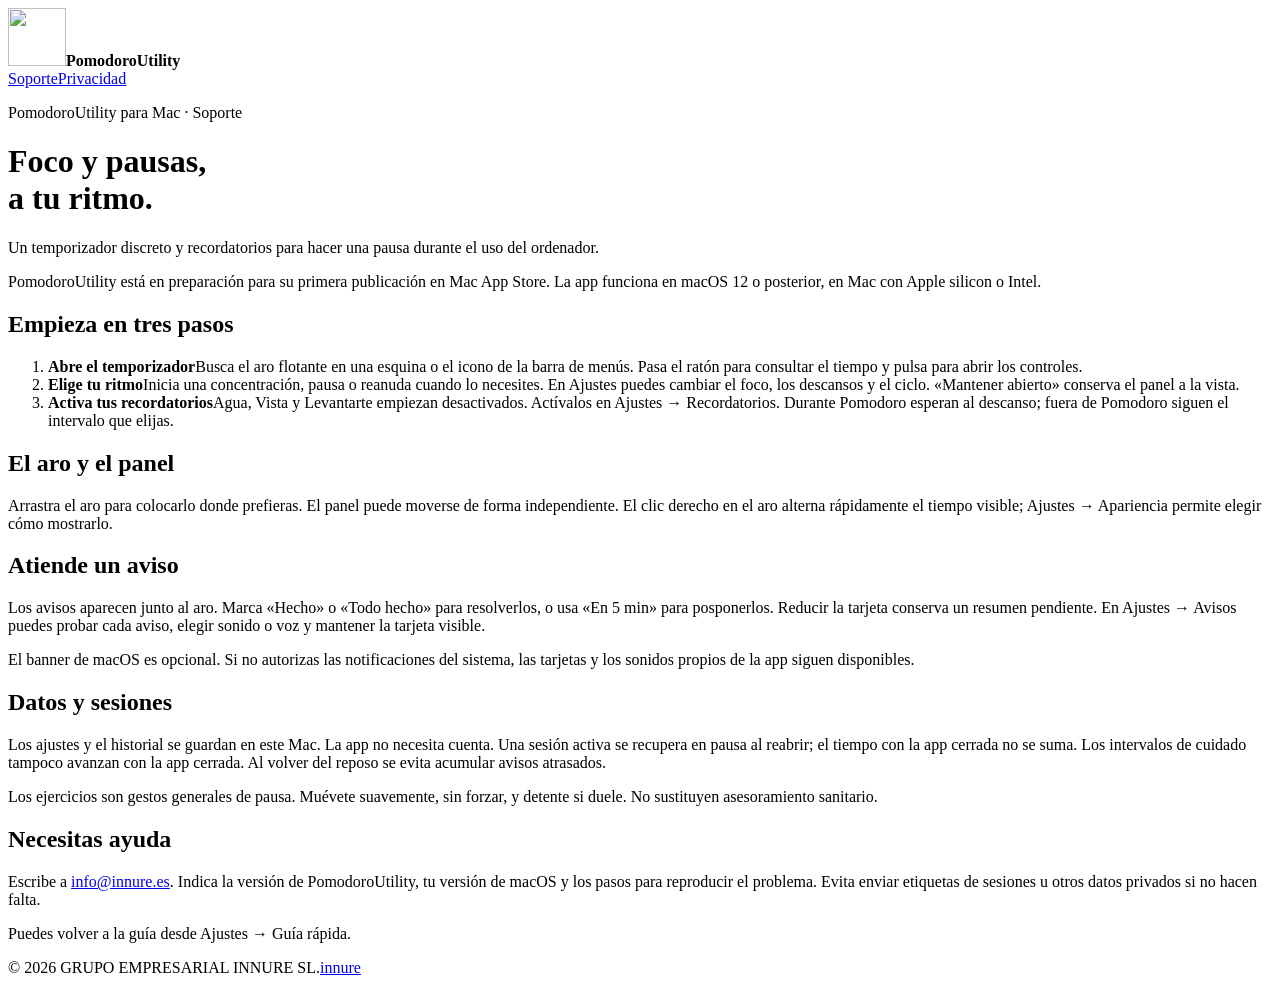
==== index.html @ d0a3fdb9 "Add public support and privacy pages for Mac App Store" ====
<!doctype html><html lang="es"><head><meta charset="utf-8"><meta name="viewport" content="width=device-width, initial-scale=1"><title>PomodoroUtility · Soporte y guía para Mac</title><meta name="description" content="Guía de PomodoroUtility para Mac: temporizador, aro flotante y recordatorios de agua, vista y movimiento."><link rel="canonical" href="https://sh3rencr.github.io/PomodoroUtility/"><meta property="og:title" content="PomodoroUtility · Soporte y guía para Mac"><meta property="og:description" content="Guía de PomodoroUtility para Mac: temporizador, aro flotante y recordatorios de agua, vista y movimiento."><meta property="og:type" content="website"><meta property="og:url" content="https://sh3rencr.github.io/PomodoroUtility/"><meta property="og:image" content="https://sh3rencr.github.io/PomodoroUtility/icon.png"><link rel="icon" href="https://sh3rencr.github.io/PomodoroUtility/icon.png"><link rel="stylesheet" href="https://sh3rencr.github.io/PomodoroUtility/style.css"></head><body><header><img src="https://sh3rencr.github.io/PomodoroUtility/icon.png" alt="" width="58" height="58"><strong>PomodoroUtility</strong><nav aria-label="Principal"><a href="https://sh3rencr.github.io/PomodoroUtility/">Soporte</a><a href="https://sh3rencr.github.io/PomodoroUtility/privacy.html">Privacidad</a></nav></header><main><p class="eyebrow">PomodoroUtility para Mac · Soporte</p><h1>Foco y pausas,<br>a tu ritmo.</h1><p class="lead">Un temporizador discreto y recordatorios para hacer una pausa durante el uso del ordenador.</p><p>PomodoroUtility está en preparación para su primera publicación en Mac App Store. La app funciona en macOS 12 o posterior, en Mac con Apple silicon o Intel.</p><h2>Empieza en tres pasos</h2><ol class="steps"><li><strong>Abre el temporizador</strong>Busca el aro flotante en una esquina o el icono de la barra de menús. Pasa el ratón para consultar el tiempo y pulsa para abrir los controles.</li><li><strong>Elige tu ritmo</strong>Inicia una concentración, pausa o reanuda cuando lo necesites. En Ajustes puedes cambiar el foco, los descansos y el ciclo. «Mantener abierto» conserva el panel a la vista.</li><li><strong>Activa tus recordatorios</strong>Agua, Vista y Levantarte empiezan desactivados. Actívalos en Ajustes → Recordatorios. Durante Pomodoro esperan al descanso; fuera de Pomodoro siguen el intervalo que elijas.</li></ol><h2>El aro y el panel</h2><p>Arrastra el aro para colocarlo donde prefieras. El panel puede moverse de forma independiente. El clic derecho en el aro alterna rápidamente el tiempo visible; Ajustes → Apariencia permite elegir cómo mostrarlo.</p><h2>Atiende un aviso</h2><p>Los avisos aparecen junto al aro. Marca «Hecho» o «Todo hecho» para resolverlos, o usa «En 5 min» para posponerlos. Reducir la tarjeta conserva un resumen pendiente. En Ajustes → Avisos puedes probar cada aviso, elegir sonido o voz y mantener la tarjeta visible.</p><p>El banner de macOS es opcional. Si no autorizas las notificaciones del sistema, las tarjetas y los sonidos propios de la app siguen disponibles.</p><h2>Datos y sesiones</h2><p>Los ajustes y el historial se guardan en este Mac. La app no necesita cuenta. Una sesión activa se recupera en pausa al reabrir; el tiempo con la app cerrada no se suma. Los intervalos de cuidado tampoco avanzan con la app cerrada. Al volver del reposo se evita acumular avisos atrasados.</p><p>Los ejercicios son gestos generales de pausa. Muévete suavemente, sin forzar, y detente si duele. No sustituyen asesoramiento sanitario.</p><section class="contact"><h2>Necesitas ayuda</h2><p>Escribe a <a href="mailto:info@innure.es?subject=Soporte%20PomodoroUtility">info@innure.es</a>. Indica la versión de PomodoroUtility, tu versión de macOS y los pasos para reproducir el problema. Evita enviar etiquetas de sesiones u otros datos privados si no hacen falta.</p><p>Puedes volver a la guía desde Ajustes → Guía rápida.</p></section></main><footer><span>© 2026 GRUPO EMPRESARIAL INNURE SL.</span><a href="https://www.innure.es/">innure</a></footer></body></html>
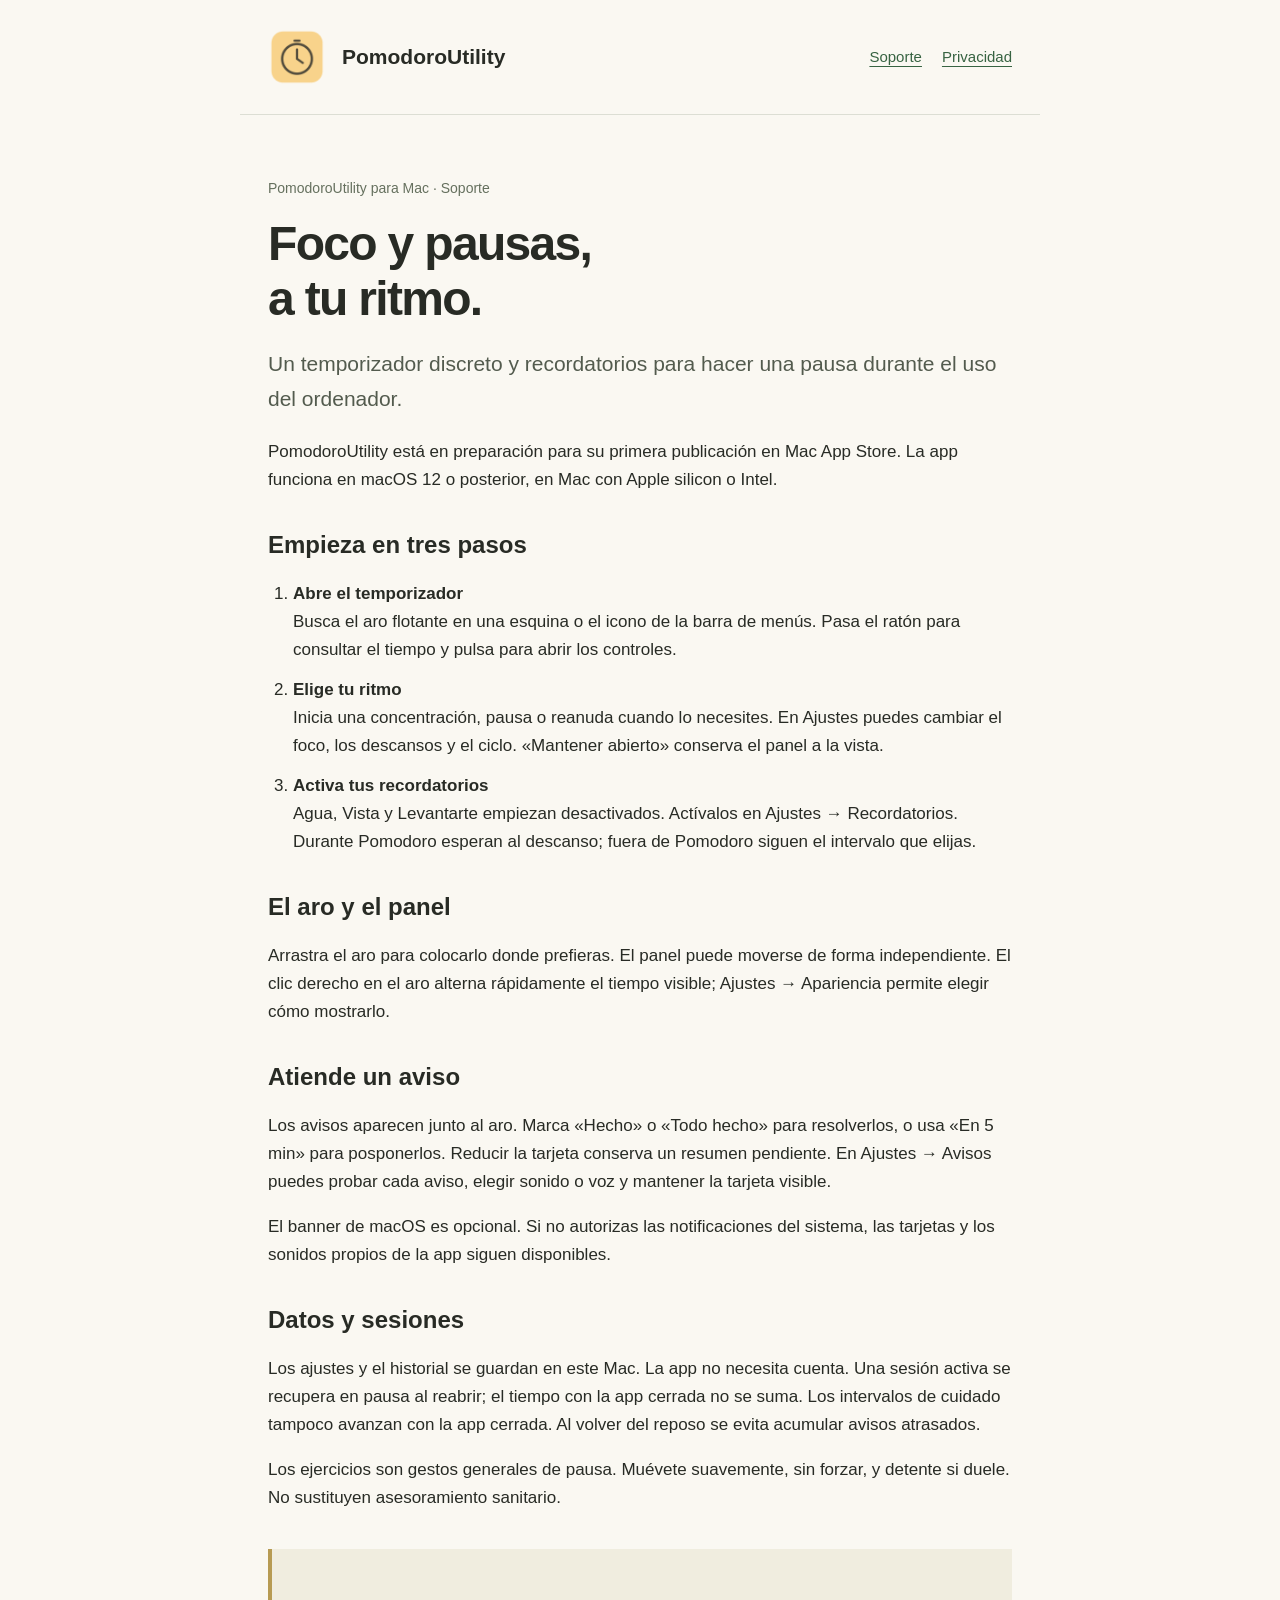
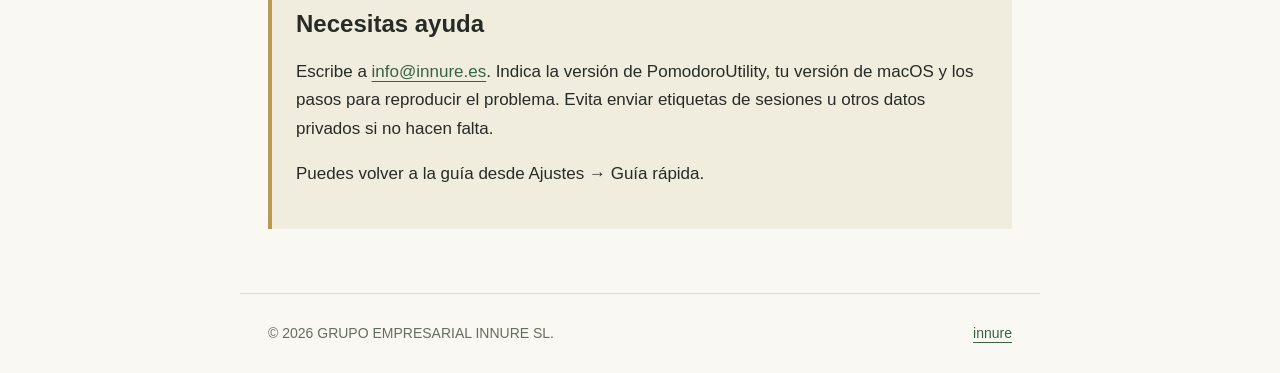
==== commit e9e63ea0: "Prepare isolated public support site and final URLs" ====
--- a/index.html
+++ b/index.html
@@ -1 +1,59 @@
-<!doctype html><html lang="es"><head><meta charset="utf-8"><meta name="viewport" content="width=device-width, initial-scale=1"><title>PomodoroUtility · Soporte y guía para Mac</title><meta name="description" content="Guía de PomodoroUtility para Mac: temporizador, aro flotante y recordatorios de agua, vista y movimiento."><link rel="canonical" href="https://sh3rencr.github.io/PomodoroUtility/"><meta property="og:title" content="PomodoroUtility · Soporte y guía para Mac"><meta property="og:description" content="Guía de PomodoroUtility para Mac: temporizador, aro flotante y recordatorios de agua, vista y movimiento."><meta property="og:type" content="website"><meta property="og:url" content="https://sh3rencr.github.io/PomodoroUtility/"><meta property="og:image" content="https://sh3rencr.github.io/PomodoroUtility/icon.png"><link rel="icon" href="https://sh3rencr.github.io/PomodoroUtility/icon.png"><link rel="stylesheet" href="https://sh3rencr.github.io/PomodoroUtility/style.css"></head><body><header><img src="https://sh3rencr.github.io/PomodoroUtility/icon.png" alt="" width="58" height="58"><strong>PomodoroUtility</strong><nav aria-label="Principal"><a href="https://sh3rencr.github.io/PomodoroUtility/">Soporte</a><a href="https://sh3rencr.github.io/PomodoroUtility/privacy.html">Privacidad</a></nav></header><main><p class="eyebrow">PomodoroUtility para Mac · Soporte</p><h1>Foco y pausas,<br>a tu ritmo.</h1><p class="lead">Un temporizador discreto y recordatorios para hacer una pausa durante el uso del ordenador.</p><p>PomodoroUtility está en preparación para su primera publicación en Mac App Store. La app funciona en macOS 12 o posterior, en Mac con Apple silicon o Intel.</p><h2>Empieza en tres pasos</h2><ol class="steps"><li><strong>Abre el temporizador</strong>Busca el aro flotante en una esquina o el icono de la barra de menús. Pasa el ratón para consultar el tiempo y pulsa para abrir los controles.</li><li><strong>Elige tu ritmo</strong>Inicia una concentración, pausa o reanuda cuando lo necesites. En Ajustes puedes cambiar el foco, los descansos y el ciclo. «Mantener abierto» conserva el panel a la vista.</li><li><strong>Activa tus recordatorios</strong>Agua, Vista y Levantarte empiezan desactivados. Actívalos en Ajustes → Recordatorios. Durante Pomodoro esperan al descanso; fuera de Pomodoro siguen el intervalo que elijas.</li></ol><h2>El aro y el panel</h2><p>Arrastra el aro para colocarlo donde prefieras. El panel puede moverse de forma independiente. El clic derecho en el aro alterna rápidamente el tiempo visible; Ajustes → Apariencia permite elegir cómo mostrarlo.</p><h2>Atiende un aviso</h2><p>Los avisos aparecen junto al aro. Marca «Hecho» o «Todo hecho» para resolverlos, o usa «En 5 min» para posponerlos. Reducir la tarjeta conserva un resumen pendiente. En Ajustes → Avisos puedes probar cada aviso, elegir sonido o voz y mantener la tarjeta visible.</p><p>El banner de macOS es opcional. Si no autorizas las notificaciones del sistema, las tarjetas y los sonidos propios de la app siguen disponibles.</p><h2>Datos y sesiones</h2><p>Los ajustes y el historial se guardan en este Mac. La app no necesita cuenta. Una sesión activa se recupera en pausa al reabrir; el tiempo con la app cerrada no se suma. Los intervalos de cuidado tampoco avanzan con la app cerrada. Al volver del reposo se evita acumular avisos atrasados.</p><p>Los ejercicios son gestos generales de pausa. Muévete suavemente, sin forzar, y detente si duele. No sustituyen asesoramiento sanitario.</p><section class="contact"><h2>Necesitas ayuda</h2><p>Escribe a <a href="mailto:info@innure.es?subject=Soporte%20PomodoroUtility">info@innure.es</a>. Indica la versión de PomodoroUtility, tu versión de macOS y los pasos para reproducir el problema. Evita enviar etiquetas de sesiones u otros datos privados si no hacen falta.</p><p>Puedes volver a la guía desde Ajustes → Guía rápida.</p></section></main><footer><span>© 2026 GRUPO EMPRESARIAL INNURE SL.</span><a href="https://www.innure.es/">innure</a></footer></body></html>+<!doctype html>
+<html lang="es">
+<head>
+<meta charset="utf-8">
+<meta name="viewport" content="width=device-width, initial-scale=1">
+<title>PomodoroUtility · Soporte y guía para Mac</title>
+<meta name="description" content="Guía de PomodoroUtility para Mac: temporizador, aro flotante y recordatorios de agua, vista y movimiento.">
+<link rel="canonical" href="https://sh3rencr.github.io/pomodoro-support/">
+<meta property="og:title" content="PomodoroUtility · Soporte y guía para Mac">
+<meta property="og:description" content="Guía de PomodoroUtility para Mac: temporizador, aro flotante y recordatorios de agua, vista y movimiento.">
+<meta property="og:type" content="website">
+<meta property="og:url" content="https://sh3rencr.github.io/pomodoro-support/">
+<meta property="og:image" content="https://sh3rencr.github.io/pomodoro-support/icon.png">
+<link rel="icon" href="https://sh3rencr.github.io/pomodoro-support/icon.png">
+<link rel="stylesheet" href="https://sh3rencr.github.io/pomodoro-support/style.css">
+</head>
+<body>
+<header>
+<img src="https://sh3rencr.github.io/pomodoro-support/icon.png" alt="" width="58" height="58">
+<strong>PomodoroUtility</strong>
+<nav aria-label="Principal">
+<a href="https://sh3rencr.github.io/pomodoro-support/">Soporte</a>
+<a href="https://sh3rencr.github.io/pomodoro-support/privacy.html">Privacidad</a>
+</nav>
+</header>
+<main>
+<p class="eyebrow">PomodoroUtility para Mac · Soporte</p>
+<h1>Foco y pausas,<br>a tu ritmo.</h1>
+<p class="lead">Un temporizador discreto y recordatorios para hacer una pausa durante el uso del ordenador.</p>
+<p>PomodoroUtility está en preparación para su primera publicación en Mac App Store. La app funciona en macOS 12 o posterior, en Mac con Apple silicon o Intel.</p>
+<h2>Empieza en tres pasos</h2>
+<ol class="steps">
+<li>
+<strong>Abre el temporizador</strong>Busca el aro flotante en una esquina o el icono de la barra de menús. Pasa el ratón para consultar el tiempo y pulsa para abrir los controles.</li>
+<li>
+<strong>Elige tu ritmo</strong>Inicia una concentración, pausa o reanuda cuando lo necesites. En Ajustes puedes cambiar el foco, los descansos y el ciclo. «Mantener abierto» conserva el panel a la vista.</li>
+<li>
+<strong>Activa tus recordatorios</strong>Agua, Vista y Levantarte empiezan desactivados. Actívalos en Ajustes → Recordatorios. Durante Pomodoro esperan al descanso; fuera de Pomodoro siguen el intervalo que elijas.</li>
+</ol>
+<h2>El aro y el panel</h2>
+<p>Arrastra el aro para colocarlo donde prefieras. El panel puede moverse de forma independiente. El clic derecho en el aro alterna rápidamente el tiempo visible; Ajustes → Apariencia permite elegir cómo mostrarlo.</p>
+<h2>Atiende un aviso</h2>
+<p>Los avisos aparecen junto al aro. Marca «Hecho» o «Todo hecho» para resolverlos, o usa «En 5 min» para posponerlos. Reducir la tarjeta conserva un resumen pendiente. En Ajustes → Avisos puedes probar cada aviso, elegir sonido o voz y mantener la tarjeta visible.</p>
+<p>El banner de macOS es opcional. Si no autorizas las notificaciones del sistema, las tarjetas y los sonidos propios de la app siguen disponibles.</p>
+<h2>Datos y sesiones</h2>
+<p>Los ajustes y el historial se guardan en este Mac. La app no necesita cuenta. Una sesión activa se recupera en pausa al reabrir; el tiempo con la app cerrada no se suma. Los intervalos de cuidado tampoco avanzan con la app cerrada. Al volver del reposo se evita acumular avisos atrasados.</p>
+<p>Los ejercicios son gestos generales de pausa. Muévete suavemente, sin forzar, y detente si duele. No sustituyen asesoramiento sanitario.</p>
+<section class="contact">
+<h2>Necesitas ayuda</h2>
+<p>Escribe a <a href="mailto:info@innure.es?subject=Soporte%20PomodoroUtility">info@innure.es</a>. Indica la versión de PomodoroUtility, tu versión de macOS y los pasos para reproducir el problema. Evita enviar etiquetas de sesiones u otros datos privados si no hacen falta.</p>
+<p>Puedes volver a la guía desde Ajustes → Guía rápida.</p>
+</section>
+</main>
+<footer>
+<span>© 2026 GRUPO EMPRESARIAL INNURE SL.</span>
+<a href="https://www.innure.es/">innure</a>
+</footer>
+</body>
+</html>
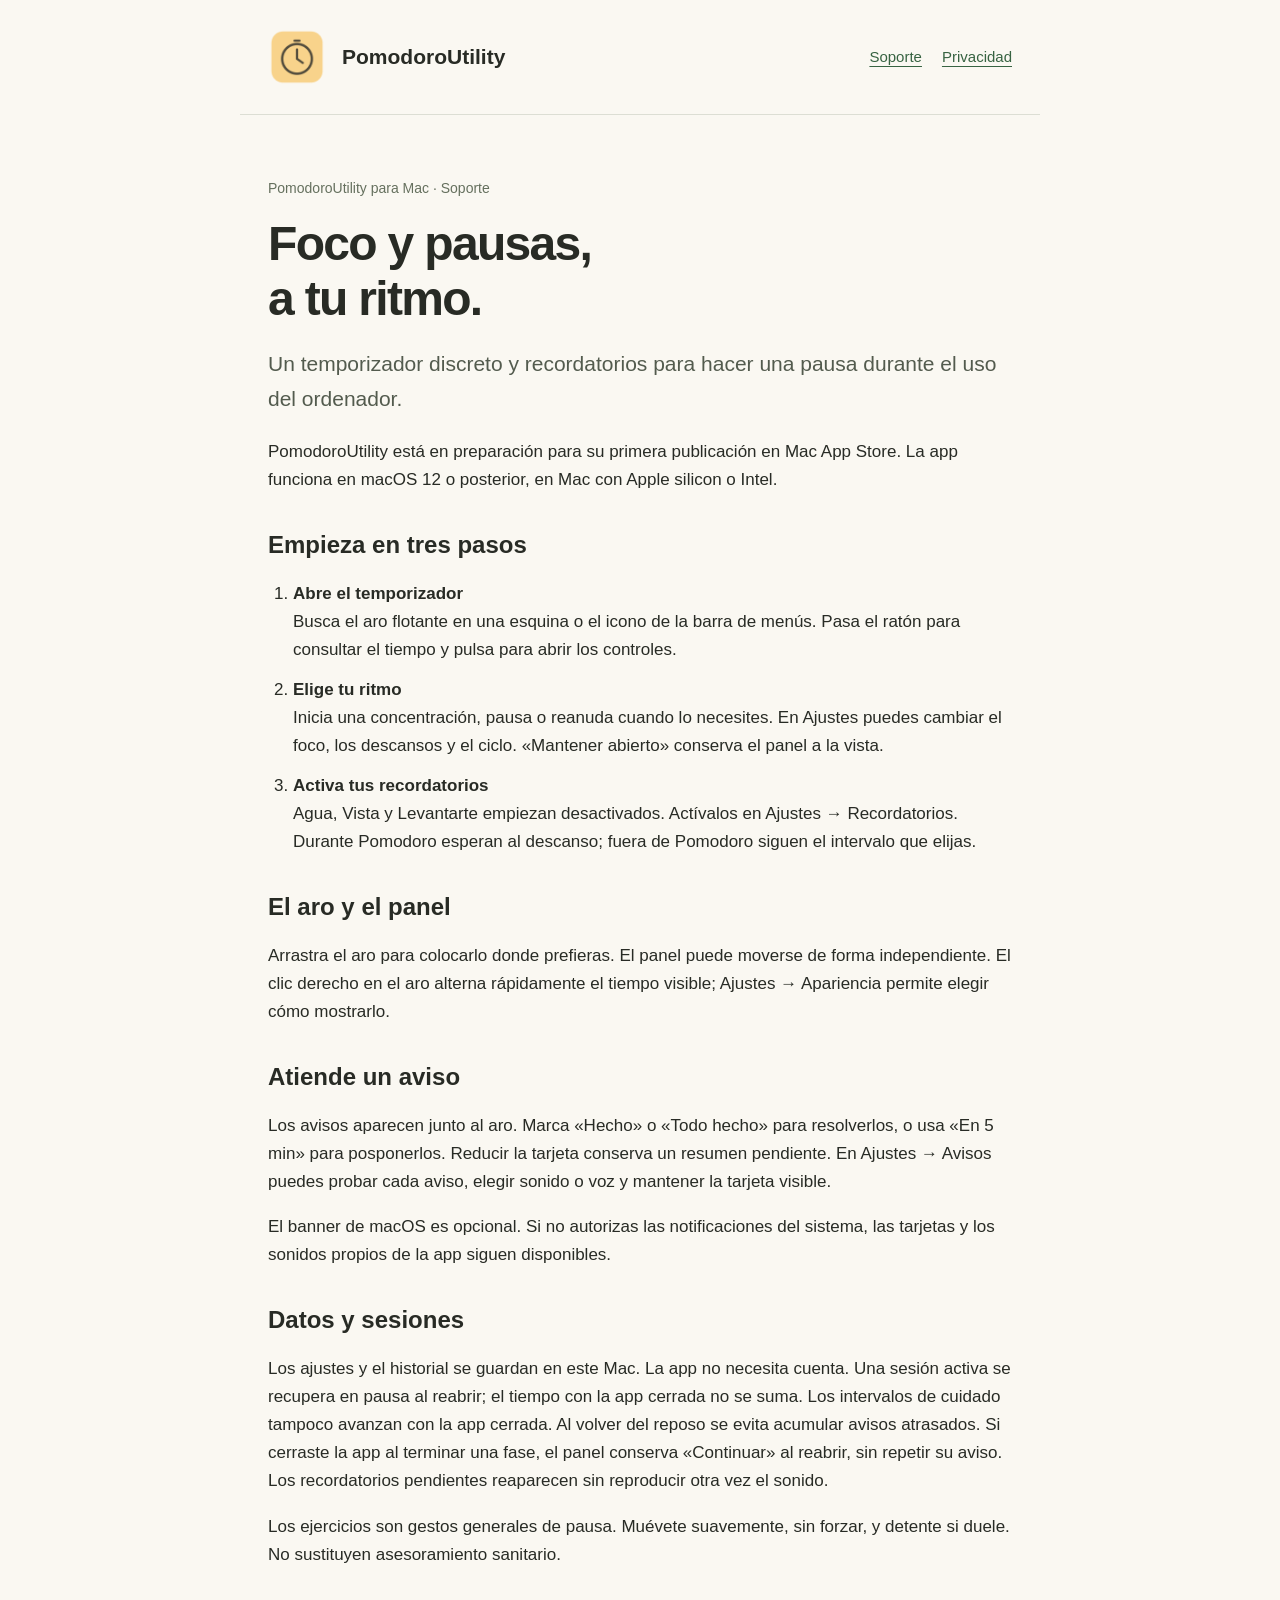
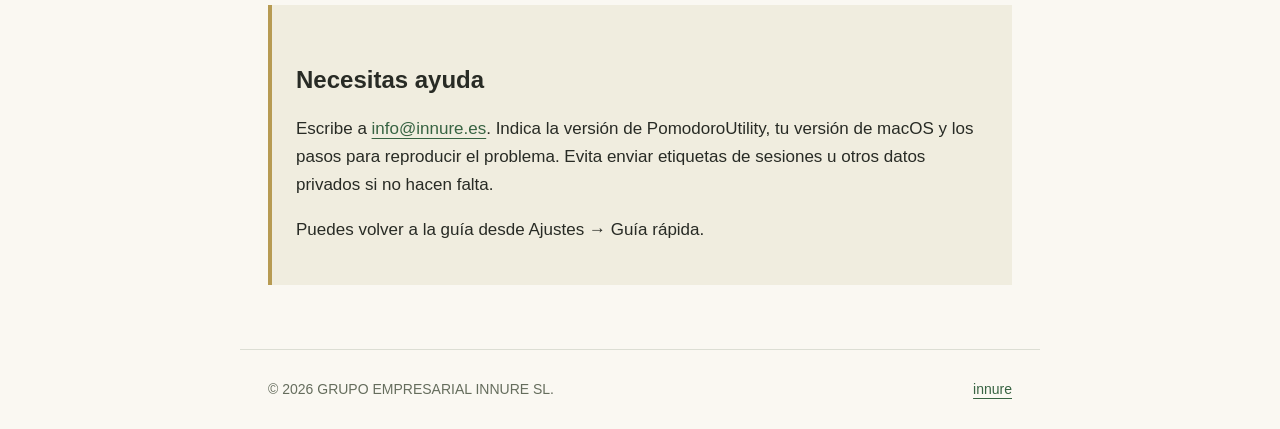
==== commit 497ad166: "Prepare signed 1.0 release, privacy manifest and App Store materials" ====
--- a/index.html
+++ b/index.html
@@ -43,7 +43,7 @@
 <p>Los avisos aparecen junto al aro. Marca «Hecho» o «Todo hecho» para resolverlos, o usa «En 5 min» para posponerlos. Reducir la tarjeta conserva un resumen pendiente. En Ajustes → Avisos puedes probar cada aviso, elegir sonido o voz y mantener la tarjeta visible.</p>
 <p>El banner de macOS es opcional. Si no autorizas las notificaciones del sistema, las tarjetas y los sonidos propios de la app siguen disponibles.</p>
 <h2>Datos y sesiones</h2>
-<p>Los ajustes y el historial se guardan en este Mac. La app no necesita cuenta. Una sesión activa se recupera en pausa al reabrir; el tiempo con la app cerrada no se suma. Los intervalos de cuidado tampoco avanzan con la app cerrada. Al volver del reposo se evita acumular avisos atrasados.</p>
+<p>Los ajustes y el historial se guardan en este Mac. La app no necesita cuenta. Una sesión activa se recupera en pausa al reabrir; el tiempo con la app cerrada no se suma. Los intervalos de cuidado tampoco avanzan con la app cerrada. Al volver del reposo se evita acumular avisos atrasados. Si cerraste la app al terminar una fase, el panel conserva «Continuar» al reabrir, sin repetir su aviso. Los recordatorios pendientes reaparecen sin reproducir otra vez el sonido.</p>
 <p>Los ejercicios son gestos generales de pausa. Muévete suavemente, sin forzar, y detente si duele. No sustituyen asesoramiento sanitario.</p>
 <section class="contact">
 <h2>Necesitas ayuda</h2>
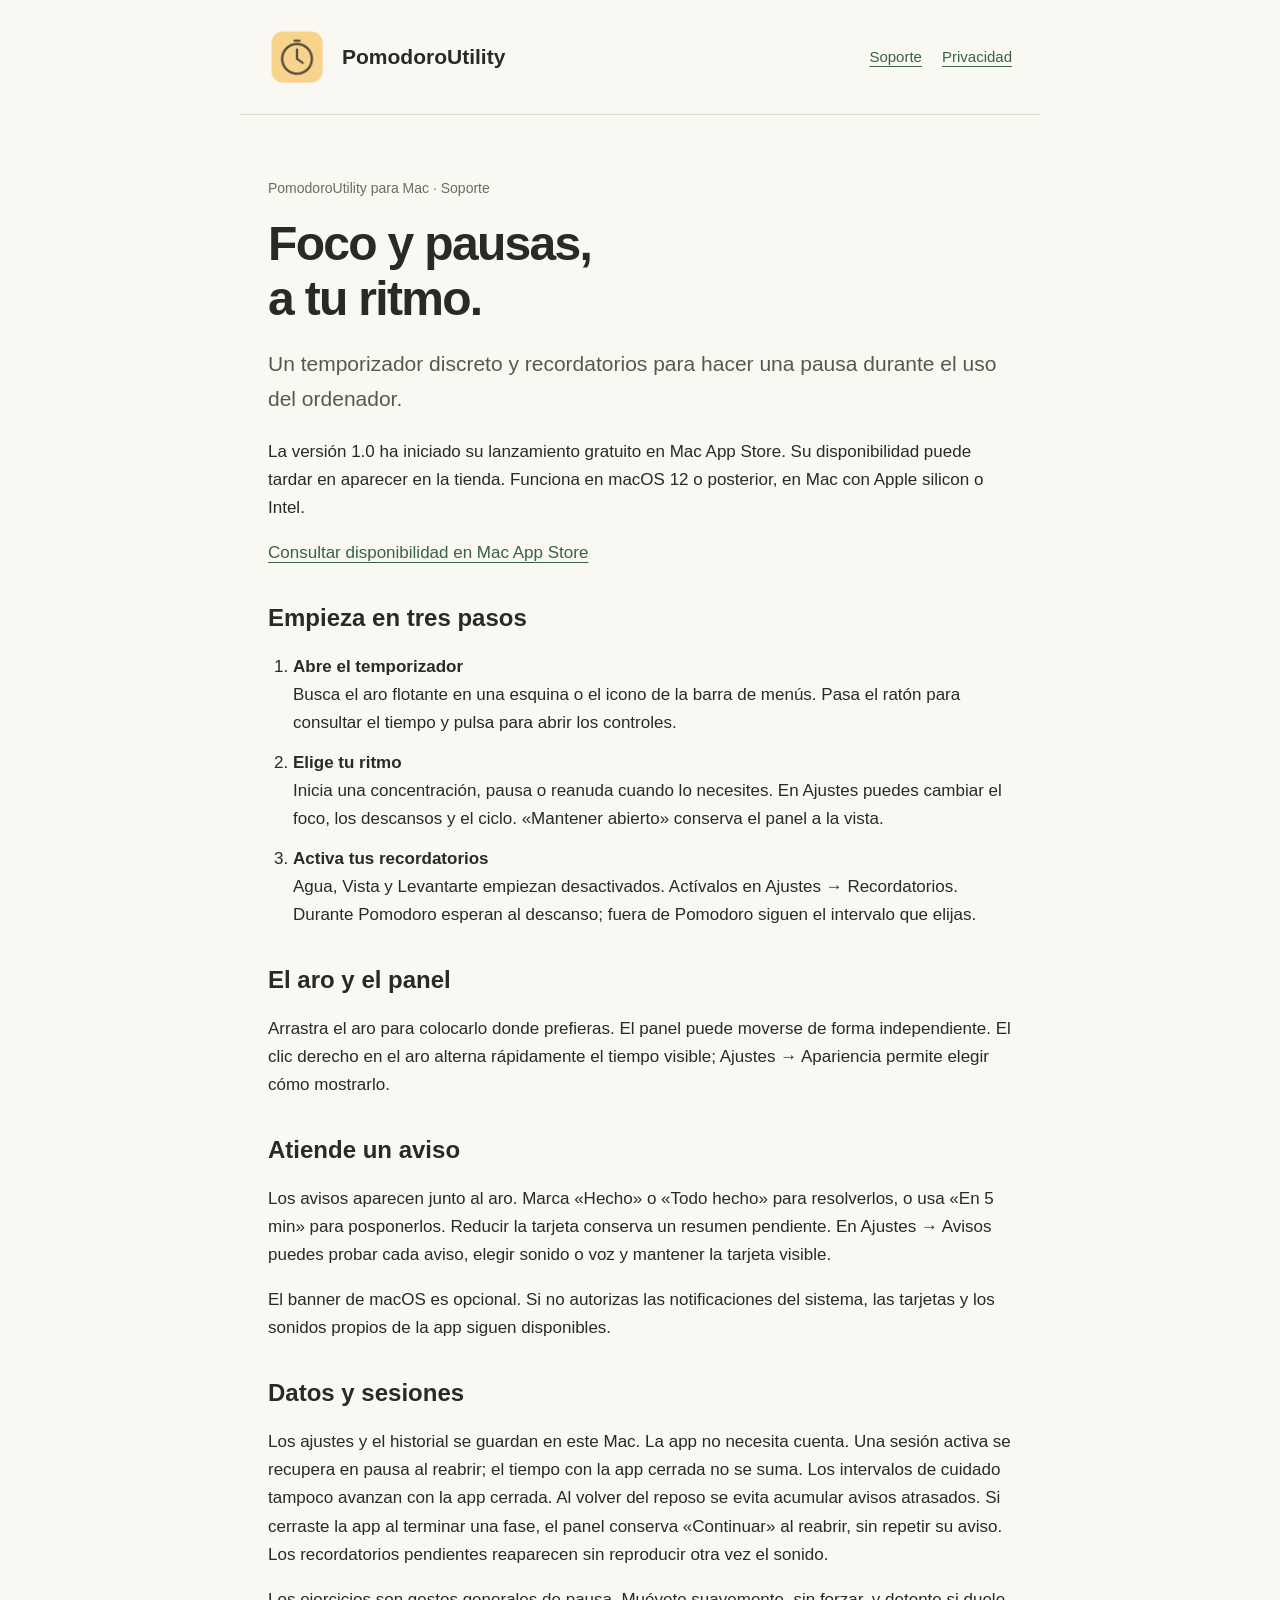
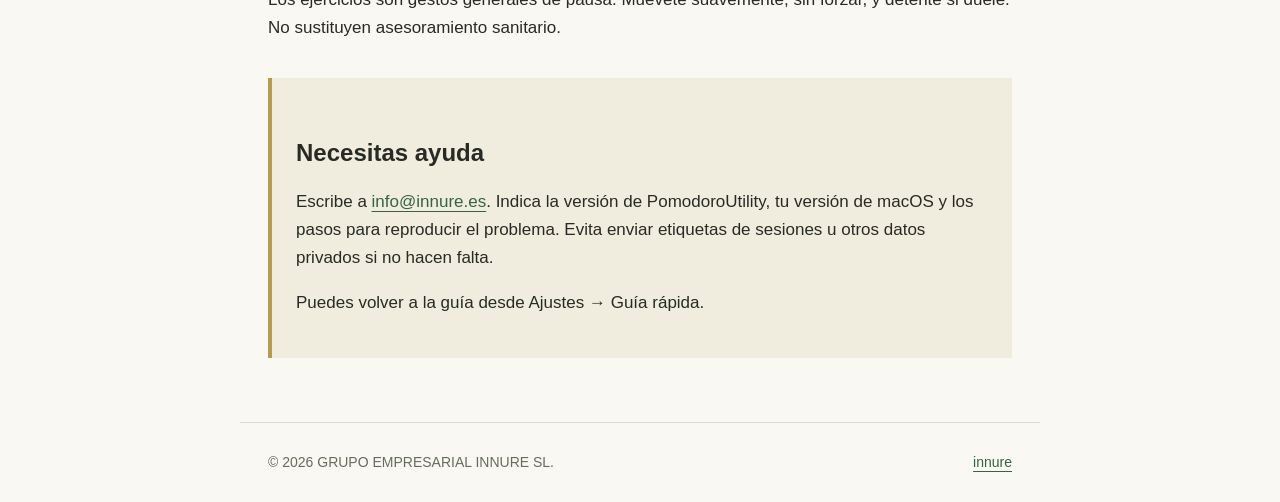
==== commit f7b4c13b: "Announce approved free launch and link Mac App Store" ====
--- a/index.html
+++ b/index.html
@@ -27,7 +27,8 @@
 <p class="eyebrow">PomodoroUtility para Mac · Soporte</p>
 <h1>Foco y pausas,<br>a tu ritmo.</h1>
 <p class="lead">Un temporizador discreto y recordatorios para hacer una pausa durante el uso del ordenador.</p>
-<p>PomodoroUtility está en preparación para su primera publicación en Mac App Store. La app funciona en macOS 12 o posterior, en Mac con Apple silicon o Intel.</p>
+<p>La versión 1.0 ha iniciado su lanzamiento gratuito en Mac App Store. Su disponibilidad puede tardar en aparecer en la tienda. Funciona en macOS 12 o posterior, en Mac con Apple silicon o Intel.</p>
+<p><a href="https://apps.apple.com/es/app/pomodoroutility/id6815985083">Consultar disponibilidad en Mac App Store</a></p>
 <h2>Empieza en tres pasos</h2>
 <ol class="steps">
 <li>
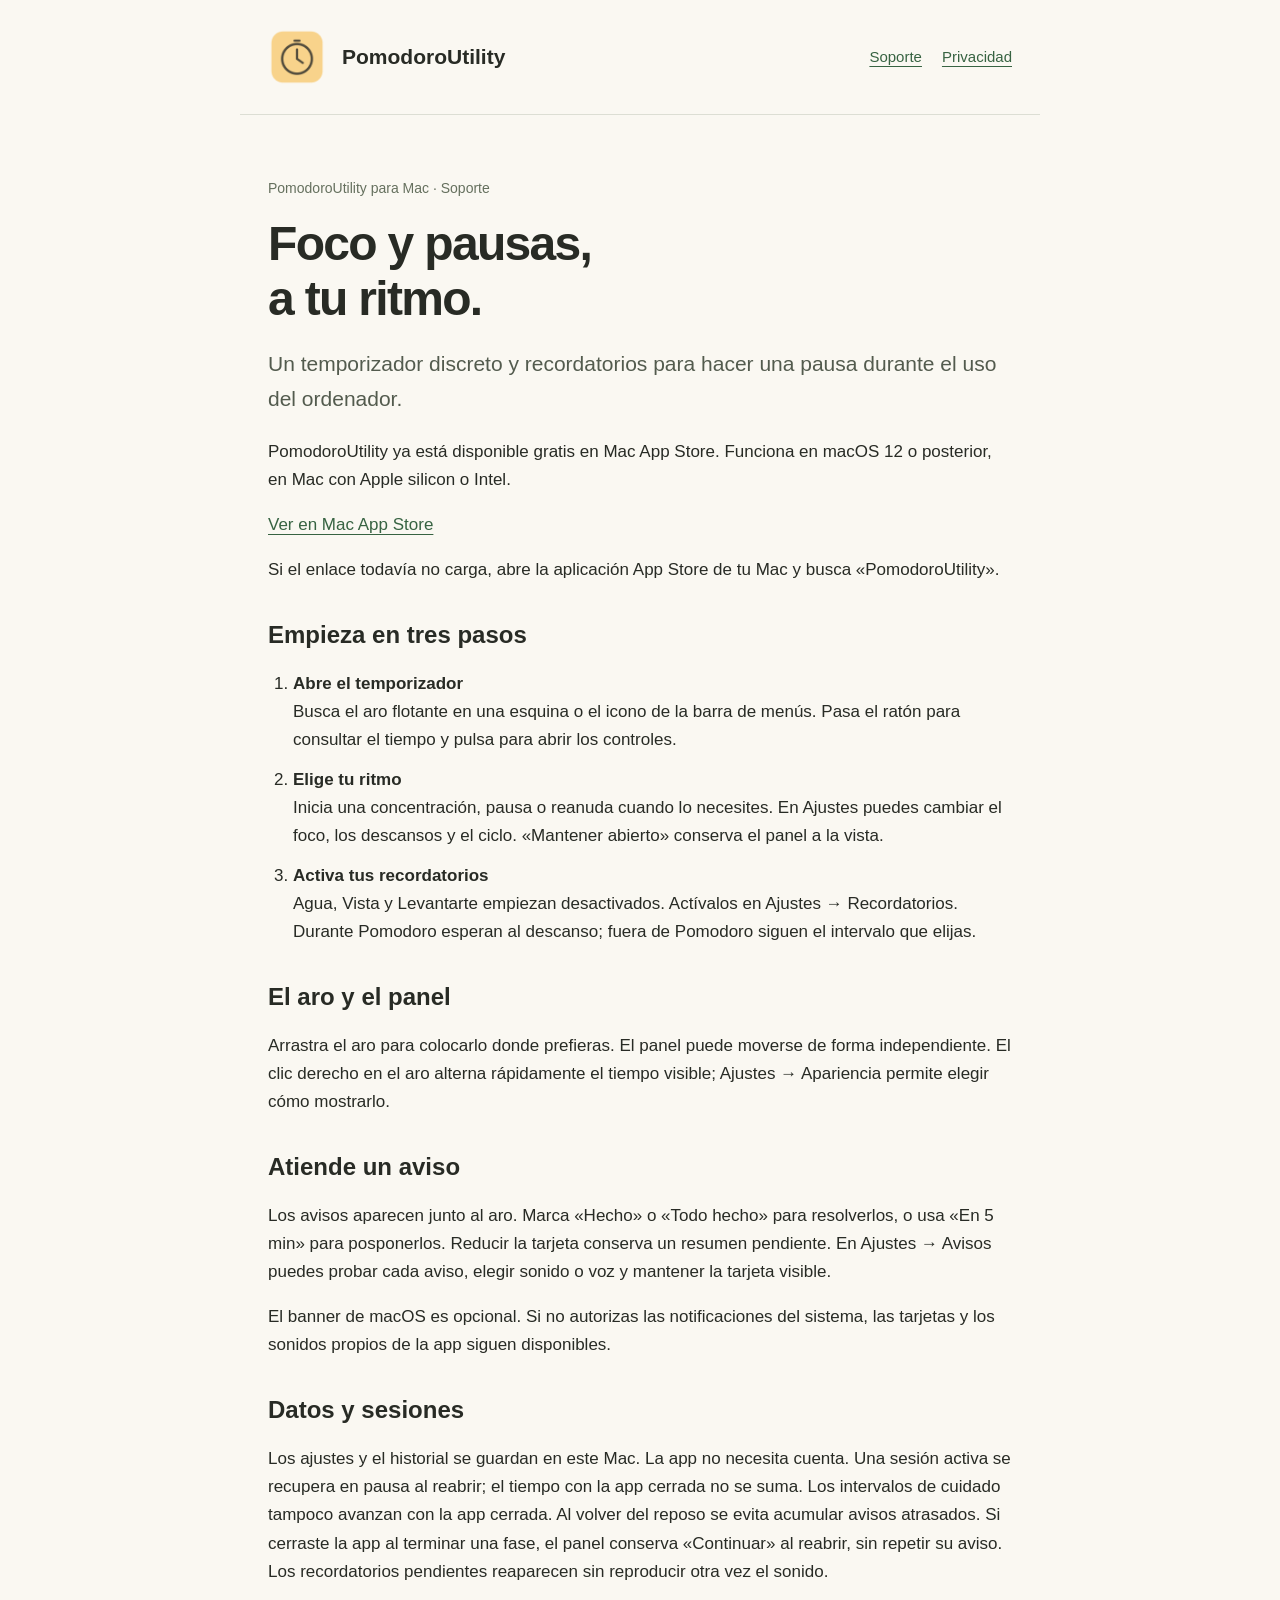
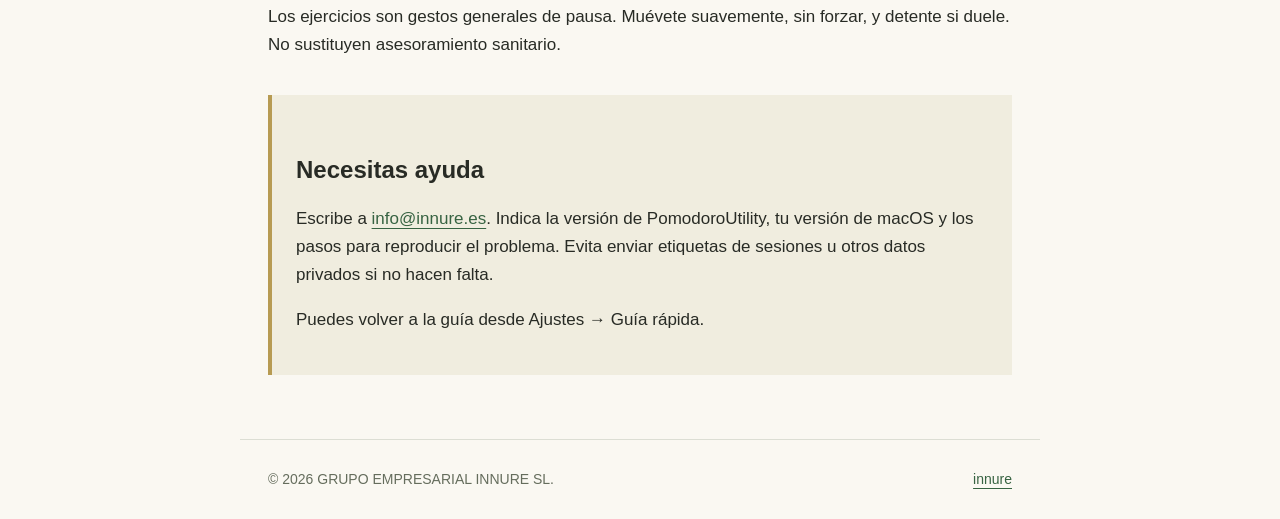
==== commit e6eb9959: "Confirm free availability in native Mac App Store" ====
--- a/index.html
+++ b/index.html
@@ -27,8 +27,9 @@
 <p class="eyebrow">PomodoroUtility para Mac · Soporte</p>
 <h1>Foco y pausas,<br>a tu ritmo.</h1>
 <p class="lead">Un temporizador discreto y recordatorios para hacer una pausa durante el uso del ordenador.</p>
-<p>La versión 1.0 ha iniciado su lanzamiento gratuito en Mac App Store. Su disponibilidad puede tardar en aparecer en la tienda. Funciona en macOS 12 o posterior, en Mac con Apple silicon o Intel.</p>
-<p><a href="https://apps.apple.com/es/app/pomodoroutility/id6815985083">Consultar disponibilidad en Mac App Store</a></p>
+<p>PomodoroUtility ya está disponible gratis en Mac App Store. Funciona en macOS 12 o posterior, en Mac con Apple silicon o Intel.</p>
+<p><a href="https://apps.apple.com/es/app/pomodoroutility/id6815985083">Ver en Mac App Store</a></p>
+<p>Si el enlace todavía no carga, abre la aplicación App Store de tu Mac y busca «PomodoroUtility».</p>
 <h2>Empieza en tres pasos</h2>
 <ol class="steps">
 <li>
